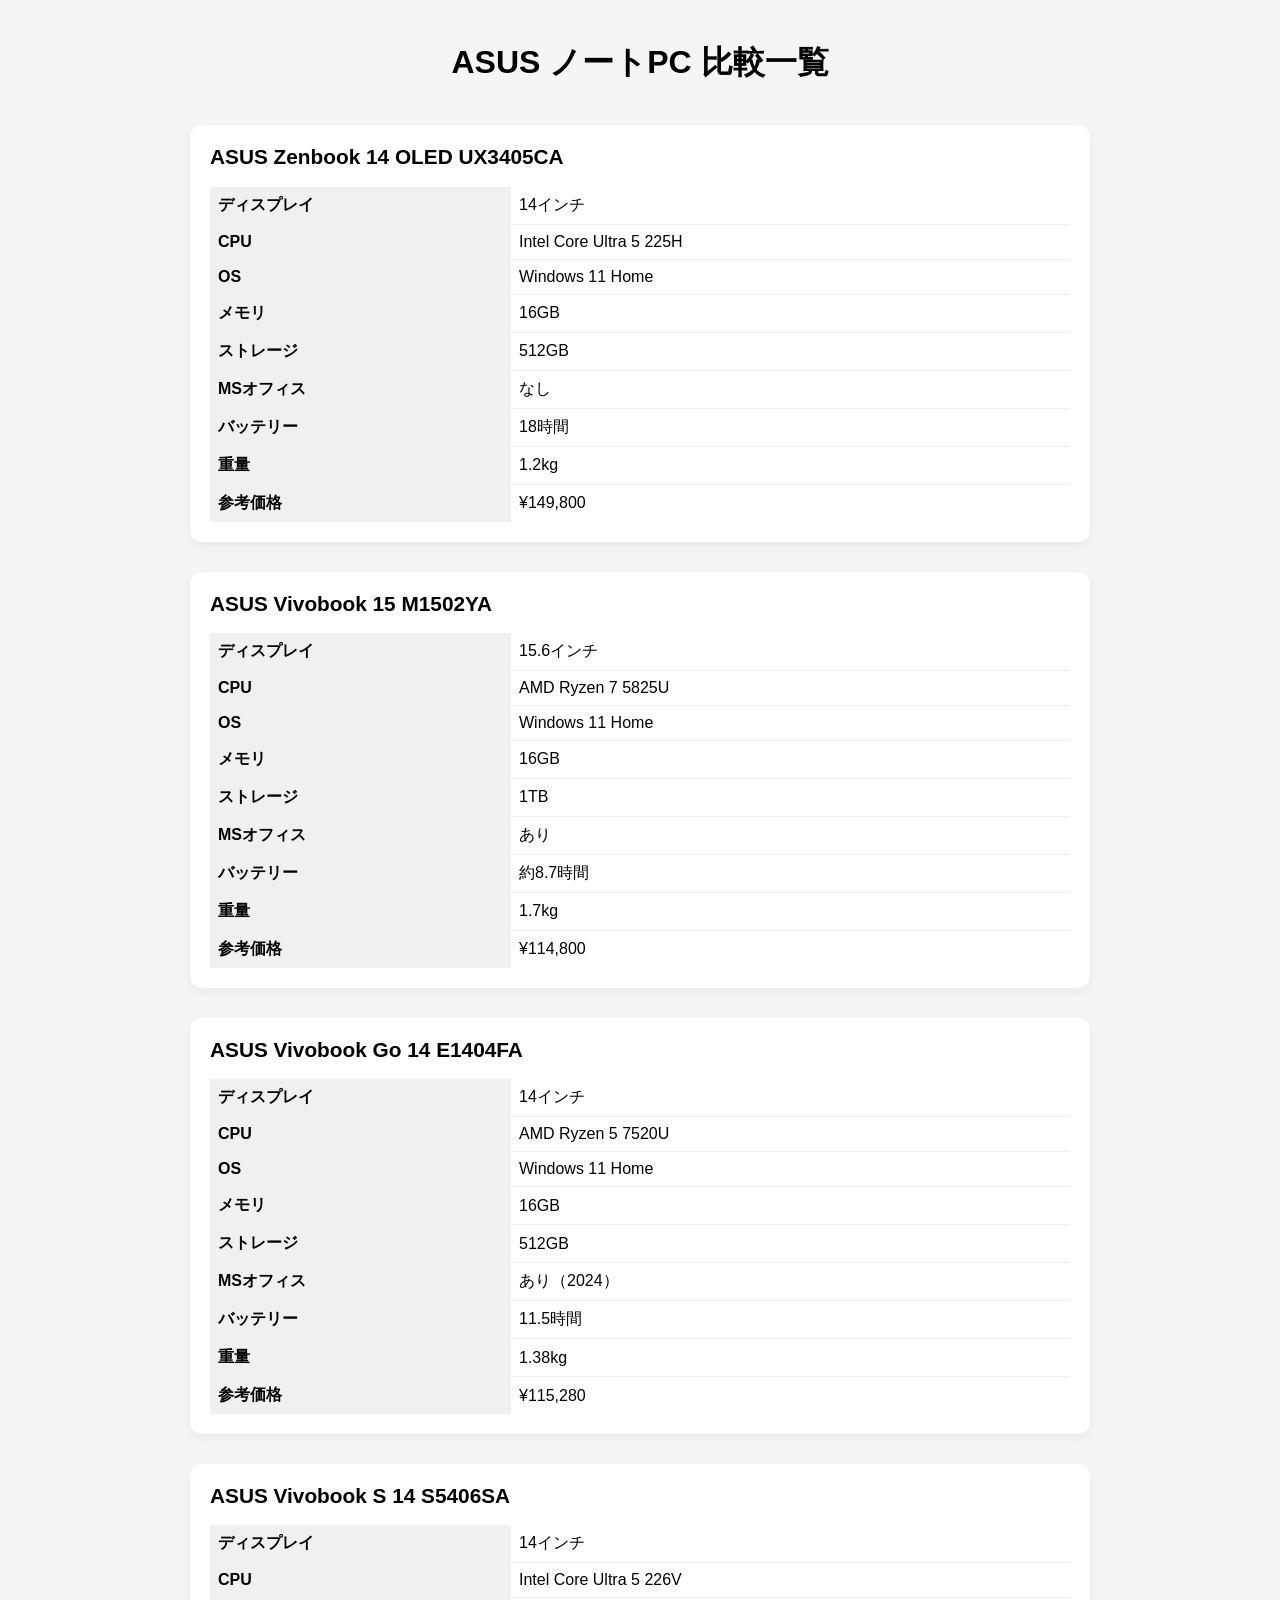
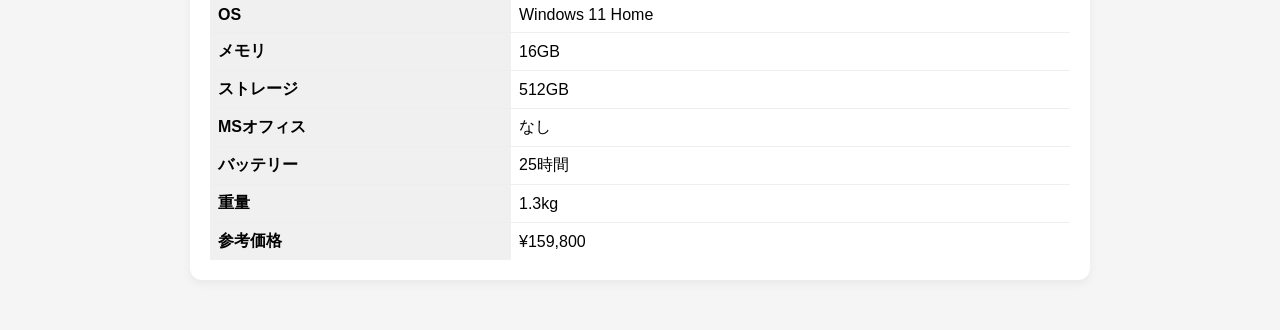
==== index.html @ ab46e190 "base" ====
<!DOCTYPE html>
<html lang="ja">
<head>
    <meta charset="UTF-8">
    <meta name="viewport" content="width=device-width, initial-scale=1.0">
    <title>ASUS ノートPC 比較</title>
    <link rel="stylesheet" href="style.css">
</head>
<body>

<h1>ASUS ノートPC 比較一覧</h1>

<div class="container">

    <!-- Zenbook -->
    <section class="product">
        <h2>ASUS Zenbook 14 OLED UX3405CA</h2>
        <table>
            <tr><th>ディスプレイ</th><td>14インチ</td></tr>
            <tr><th>CPU</th><td>Intel Core Ultra 5 225H</td></tr>
            <tr><th>OS</th><td>Windows 11 Home</td></tr>
            <tr><th>メモリ</th><td>16GB</td></tr>
            <tr><th>ストレージ</th><td>512GB</td></tr>
            <tr><th>MSオフィス</th><td>なし</td></tr>
            <tr><th>バッテリー</th><td>18時間</td></tr>
            <tr><th>重量</th><td>1.2kg</td></tr>
            <tr><th>参考価格</th><td>¥149,800</td></tr>
        </table>
    </section>

    <!-- Vivobook 15 -->
    <section class="product">
        <h2>ASUS Vivobook 15 M1502YA</h2>
        <table>
            <tr><th>ディスプレイ</th><td>15.6インチ</td></tr>
            <tr><th>CPU</th><td>AMD Ryzen 7 5825U</td></tr>
            <tr><th>OS</th><td>Windows 11 Home</td></tr>
            <tr><th>メモリ</th><td>16GB</td></tr>
            <tr><th>ストレージ</th><td>1TB</td></tr>
            <tr><th>MSオフィス</th><td>あり</td></tr>
            <tr><th>バッテリー</th><td>約8.7時間</td></tr>
            <tr><th>重量</th><td>1.7kg</td></tr>
            <tr><th>参考価格</th><td>¥114,800</td></tr>
        </table>
    </section>

    <!-- Vivobook Go 14 -->
    <section class="product">
        <h2>ASUS Vivobook Go 14 E1404FA</h2>
        <table>
            <tr><th>ディスプレイ</th><td>14インチ</td></tr>
            <tr><th>CPU</th><td>AMD Ryzen 5 7520U</td></tr>
            <tr><th>OS</th><td>Windows 11 Home</td></tr>
            <tr><th>メモリ</th><td>16GB</td></tr>
            <tr><th>ストレージ</th><td>512GB</td></tr>
            <tr><th>MSオフィス</th><td>あり（2024）</td></tr>
            <tr><th>バッテリー</th><td>11.5時間</td></tr>
            <tr><th>重量</th><td>1.38kg</td></tr>
            <tr><th>参考価格</th><td>¥115,280</td></tr>
        </table>
    </section>

    <!-- Vivobook S 14 -->
    <section class="product">
        <h2>ASUS Vivobook S 14 S5406SA</h2>
        <table>
            <tr><th>ディスプレイ</th><td>14インチ</td></tr>
            <tr><th>CPU</th><td>Intel Core Ultra 5 226V</td></tr>
            <tr><th>OS</th><td>Windows 11 Home</td></tr>
            <tr><th>メモリ</th><td>16GB</td></tr>
            <tr><th>ストレージ</th><td>512GB</td></tr>
            <tr><th>MSオフィス</th><td>なし</td></tr>
            <tr><th>バッテリー</th><td>25時間</td></tr>
            <tr><th>重量</th><td>1.3kg</td></tr>
            <tr><th>参考価格</th><td>¥159,800</td></tr>
        </table>
    </section>

</div>

</body>
</html>
---- style.css ----
body {
    font-family: -apple-system, BlinkMacSystemFont, "Segoe UI", Roboto, sans-serif;
    background-color: #f5f5f5;
    margin: 0;
    padding: 20px;
}

h1 {
    text-align: center;
    margin-bottom: 40px;
}

.container {
    max-width: 900px;
    margin: auto;
}

.product {
    background: white;
    padding: 20px;
    margin-bottom: 30px;
    border-radius: 12px;
    box-shadow: 0 4px 10px rgba(0,0,0,0.05);
}

.product h2 {
    margin-top: 0;
    font-size: 1.3rem;
}

table {
    width: 100%;
    border-collapse: collapse;
}

th {
    text-align: left;
    background: #f0f0f0;
    width: 35%;
    padding: 8px;
}

td {
    padding: 8px;
}

tr:not(:last-child) {
    border-bottom: 1px solid #eee;
}

/* スマホ最適化 */
@media (max-width: 600px) {
    body {
        padding: 10px;
    }

    .product {
        padding: 15px;
    }

    th, td {
        display: block;
        width: 100%;
    }

    th {
        background: none;
        font-weight: bold;
        padding-top: 10px;
    }

    td {
        padding-bottom: 10px;
    }

    tr {
        border-bottom: 1px solid #ddd;
    }
}
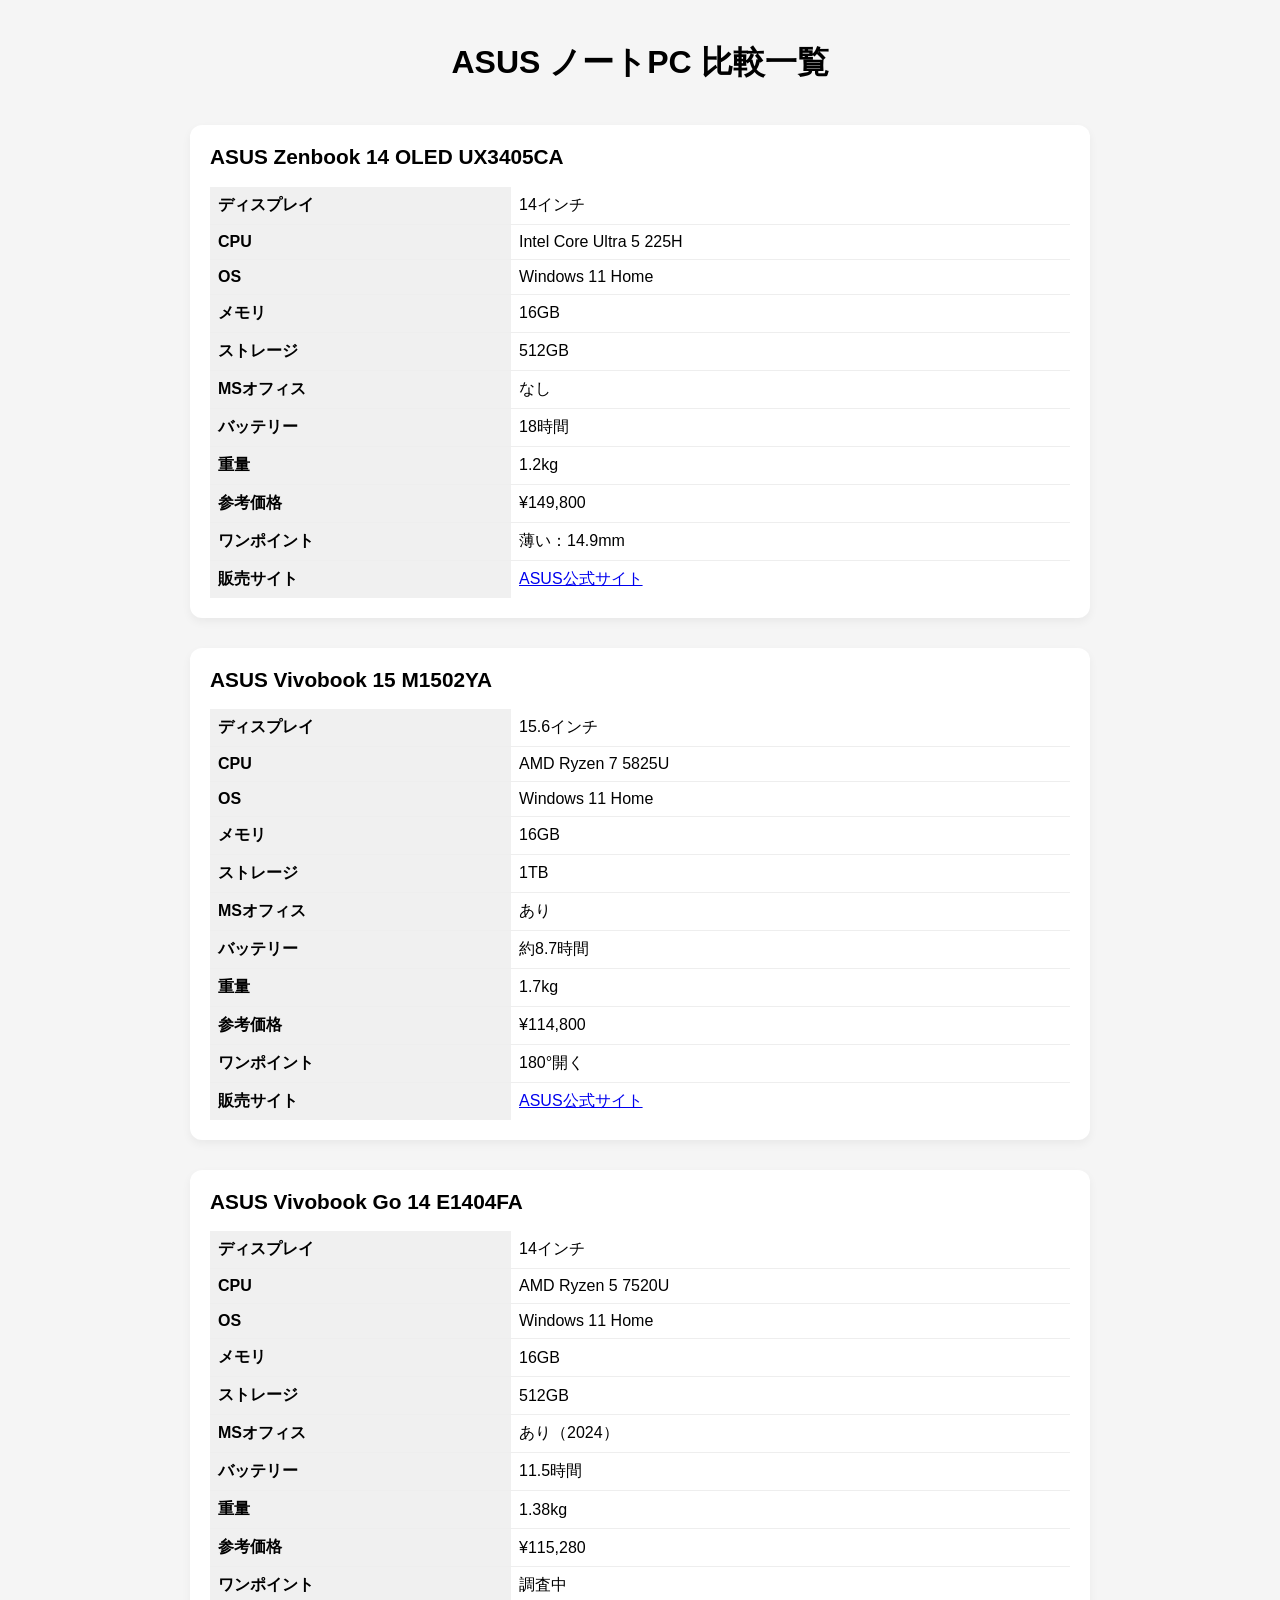
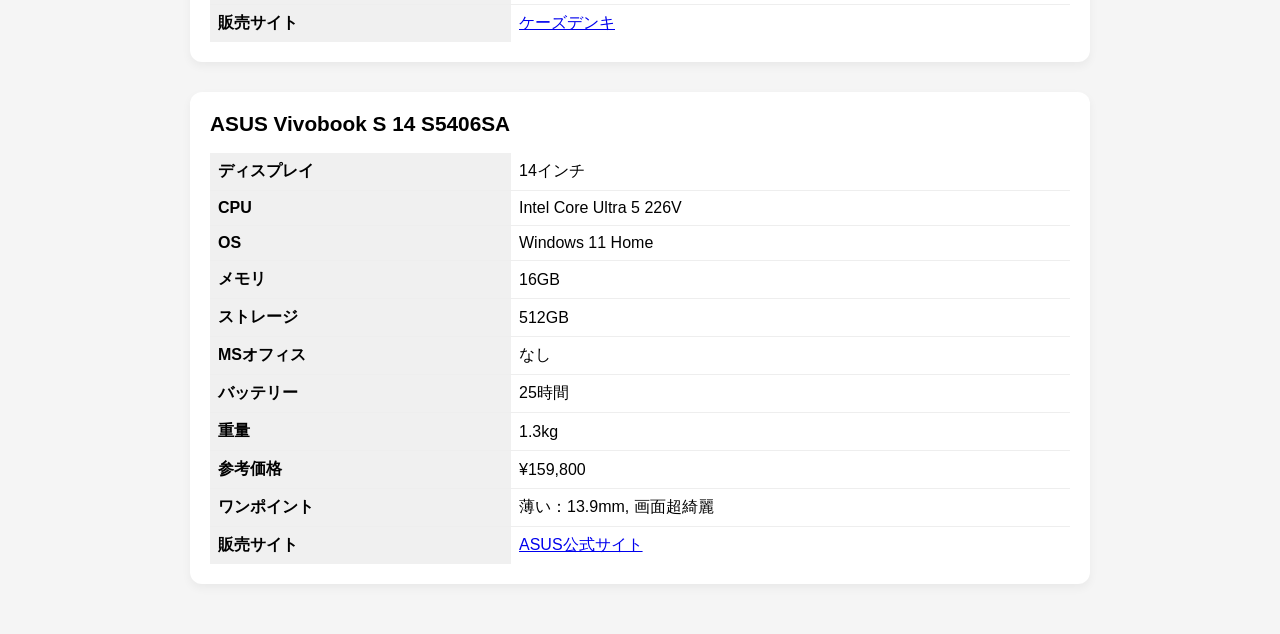
==== commit 4f1ede75: "add link and one-point" ====
--- a/index.html
+++ b/index.html
@@ -9,6 +9,8 @@
 <body>
 
 <h1>ASUS ノートPC 比較一覧</h1>
+
+<p></p>
 
 <div class="container">
 
@@ -25,6 +27,8 @@
             <tr><th>バッテリー</th><td>18時間</td></tr>
             <tr><th>重量</th><td>1.2kg</td></tr>
             <tr><th>参考価格</th><td>¥149,800</td></tr>
+            <tr><th>ワンポイント</th><td>薄い：14.9mm</td></tr>
+            <tr><th>販売サイト</th><td><a href="https://store.asus.com/jp/asus-zenbook-14-oled-ux3405.html" target="_blank">ASUS公式サイト</a></td></tr>
         </table>
     </section>
 
@@ -41,6 +45,8 @@
             <tr><th>バッテリー</th><td>約8.7時間</td></tr>
             <tr><th>重量</th><td>1.7kg</td></tr>
             <tr><th>参考価格</th><td>¥114,800</td></tr>
+            <tr><th>ワンポイント</th><td>180°開く</td></tr>
+            <tr><th>販売サイト</th><td><a href="https://store.asus.com/jp/asus-vivobook-15-m1502ya.html" target="_blank">ASUS公式サイト</a></td></tr>
         </table>
     </section>
 
@@ -57,6 +63,8 @@
             <tr><th>バッテリー</th><td>11.5時間</td></tr>
             <tr><th>重量</th><td>1.38kg</td></tr>
             <tr><th>参考価格</th><td>¥115,280</td></tr>
+            <tr><th>ワンポイント</th><td>調査中</td></tr>
+            <tr><th>販売サイト</th><td><a href="https://www.ksdenki.com/shop/g/g0197105810587/" target="_blank">ケーズデンキ</a></td></tr>
         </table>
     </section>
 
@@ -73,6 +81,8 @@
             <tr><th>バッテリー</th><td>25時間</td></tr>
             <tr><th>重量</th><td>1.3kg</td></tr>
             <tr><th>参考価格</th><td>¥159,800</td></tr>
+            <tr><th>ワンポイント</th><td>薄い：13.9mm, 画面超綺麗</td></tr>
+            <tr><th>販売サイト</th><td><a href="https://store.asus.com/jp/asus-vivobook-s-14-s5406sa.html" target="_blank">ASUS公式サイト</a></td></tr>
         </table>
     </section>
 
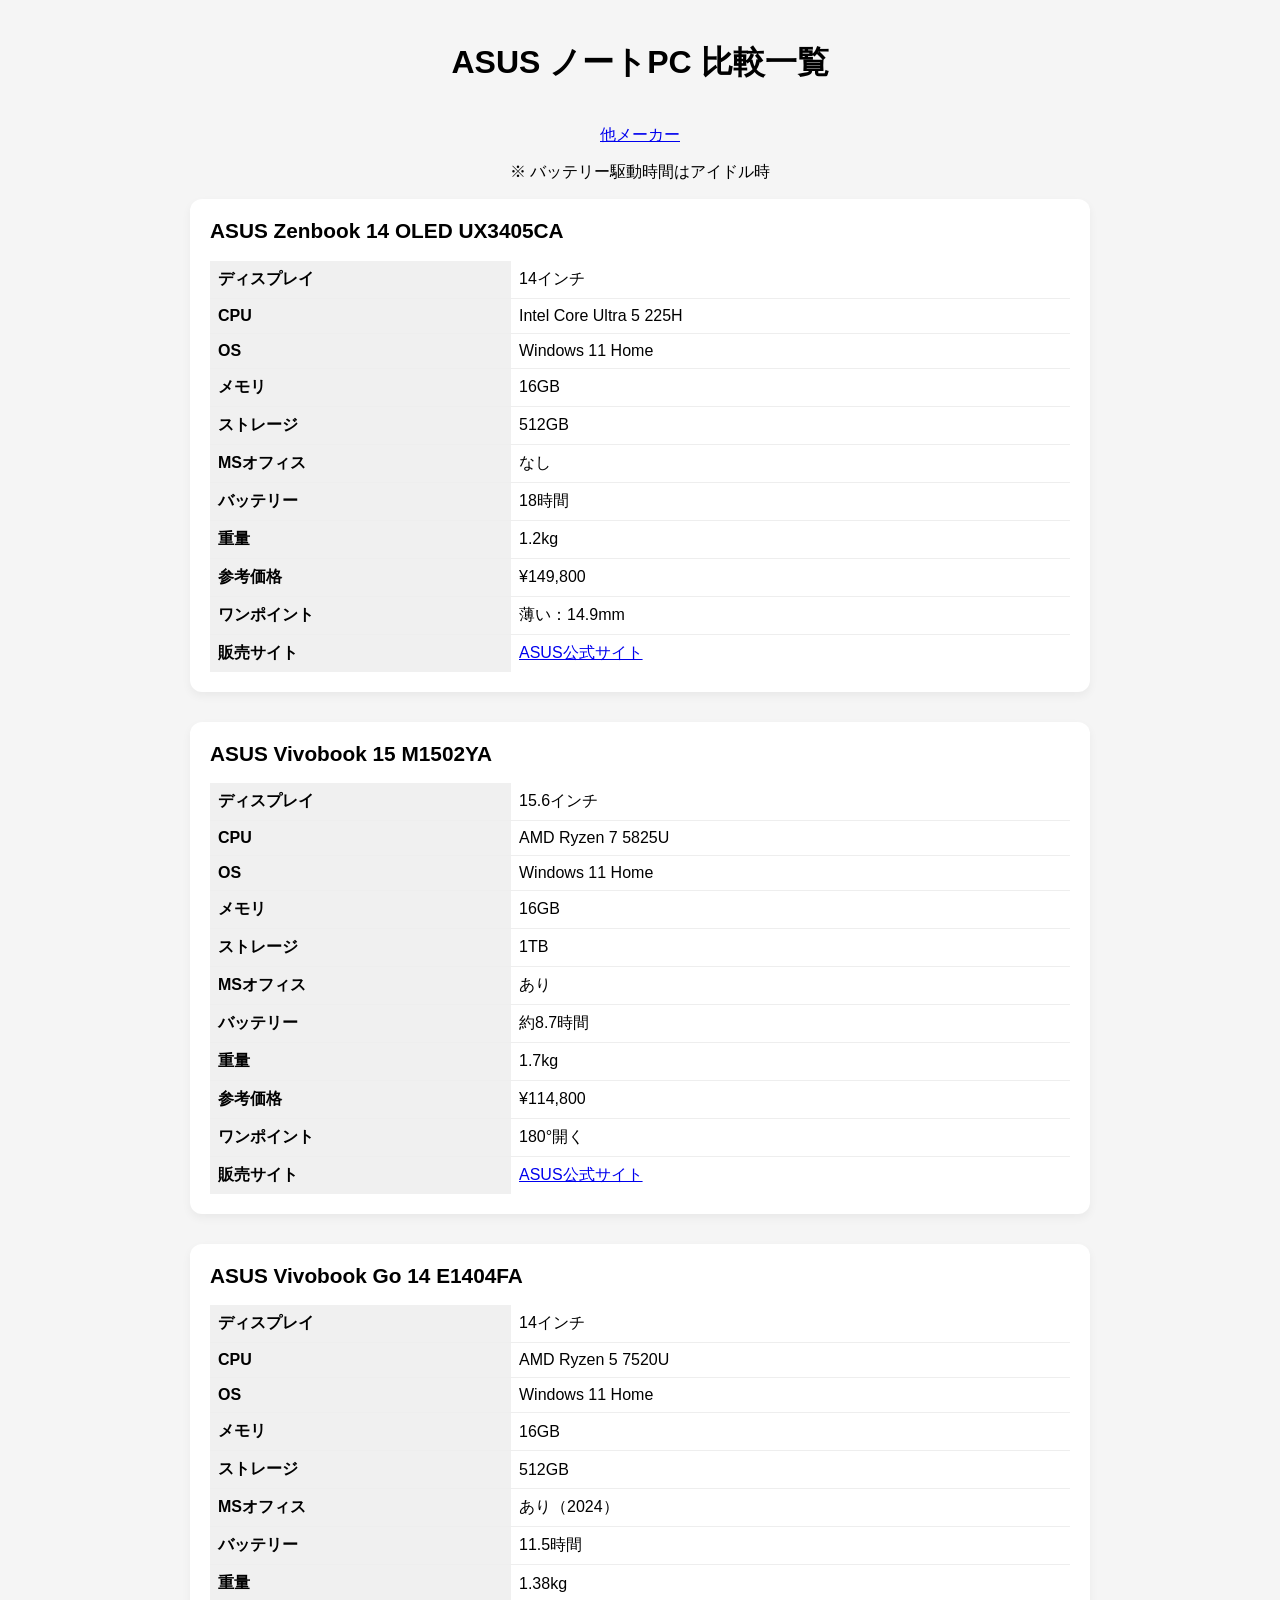
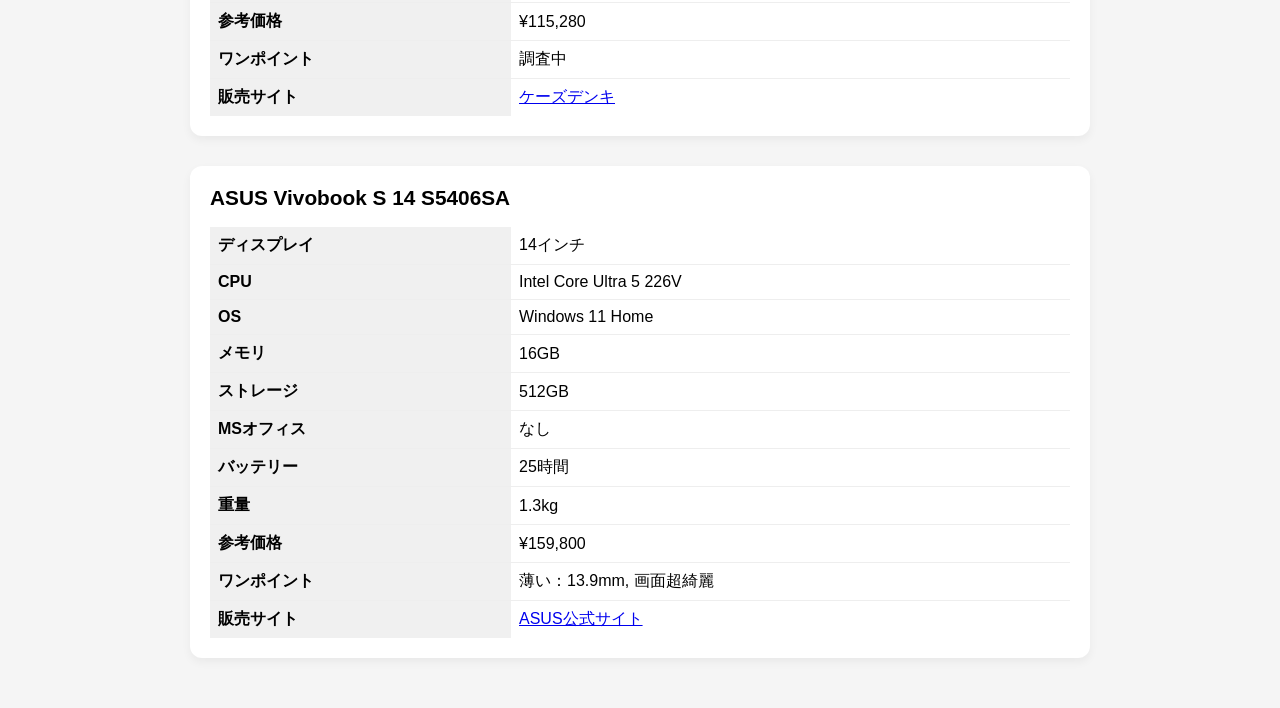
==== commit 0dd2f329: "add other page" ====
--- a/index.html
+++ b/index.html
@@ -10,7 +10,8 @@
 
 <h1>ASUS ノートPC 比較一覧</h1>
 
-<p></p>
+<p class="description"><a href="others.html">他メーカー</a></p>
+<p class="description">※ バッテリー駆動時間はアイドル時</p>
 
 <div class="container">
 
--- a/style.css
+++ b/style.css
@@ -8,6 +8,10 @@
 h1 {
     text-align: center;
     margin-bottom: 40px;
+}
+
+.description{
+    text-align: center;
 }
 
 .container {
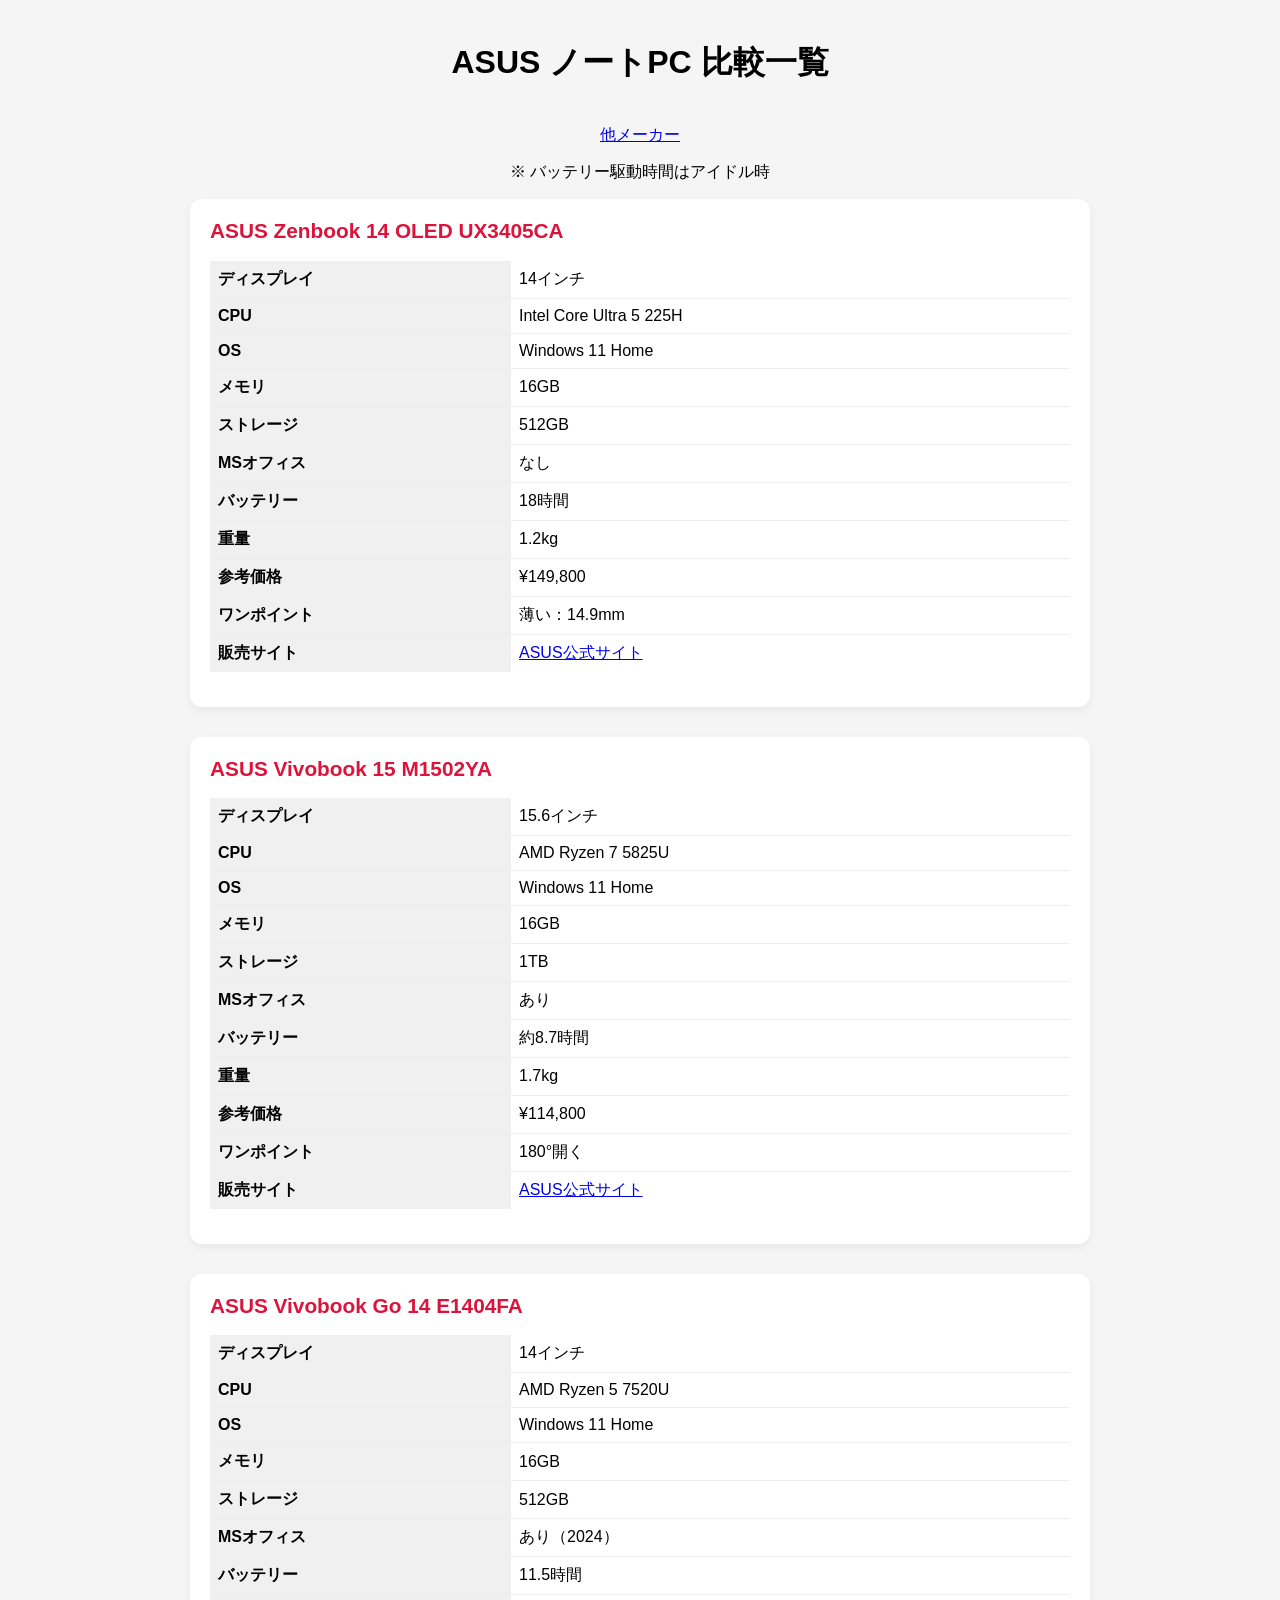
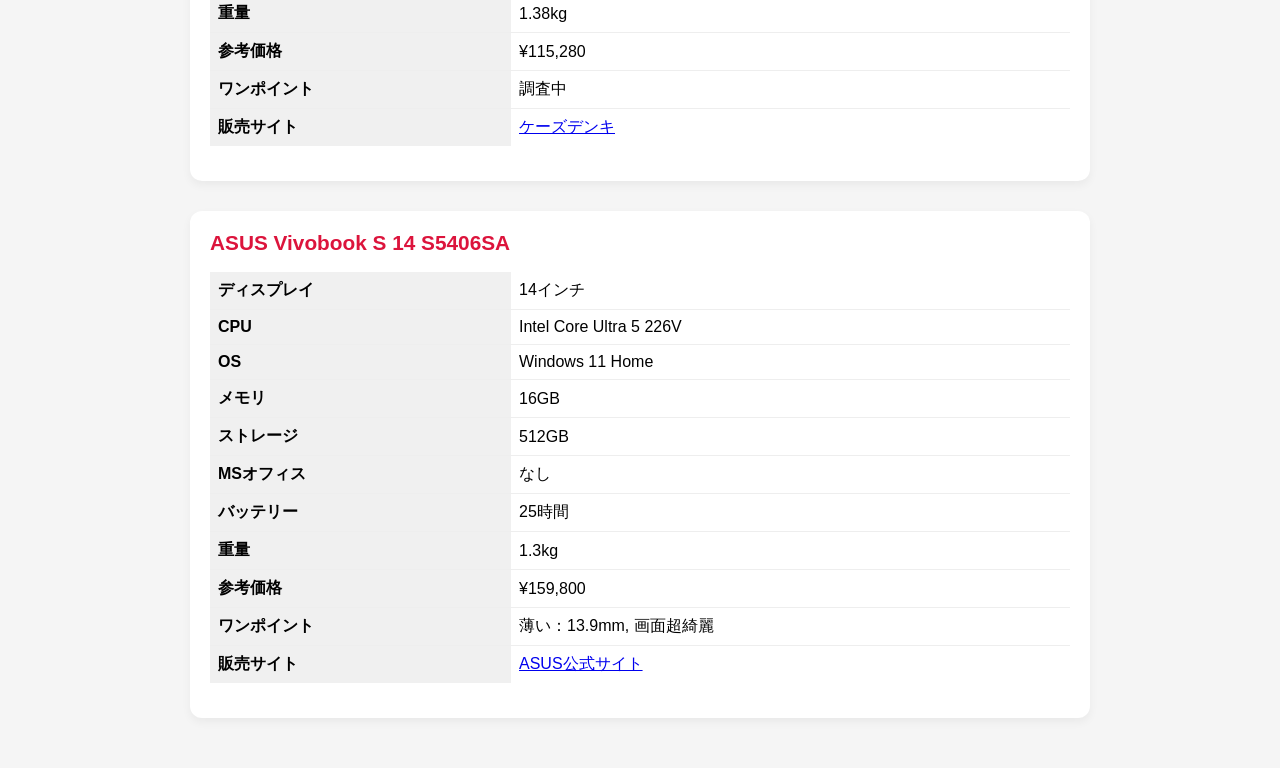
==== commit 8ea88dda: "add image links" ====
--- a/index.html
+++ b/index.html
@@ -31,6 +31,7 @@
             <tr><th>ワンポイント</th><td>薄い：14.9mm</td></tr>
             <tr><th>販売サイト</th><td><a href="https://store.asus.com/jp/asus-zenbook-14-oled-ux3405.html" target="_blank">ASUS公式サイト</a></td></tr>
         </table>
+        <img src="https://store.asus.com/jp/media/catalog/product/0/0/00_1stlook_si_u5_16_oled_touch_1500_ux3405.jpg?quality=100&bg-color=255,255,255&fit=bounds&height=&width=&canvas=:" alt="">
     </section>
 
     <!-- Vivobook 15 -->
@@ -49,6 +50,7 @@
             <tr><th>ワンポイント</th><td>180°開く</td></tr>
             <tr><th>販売サイト</th><td><a href="https://store.asus.com/jp/asus-vivobook-15-m1502ya.html" target="_blank">ASUS公式サイト</a></td></tr>
         </table>
+        <img src="https://store.asus.com/jp/media/catalog/product/0/0/00_1stlook_1500_m1502ya_2.jpg?quality=100&bg-color=255,255,255&fit=bounds&height=800&width=800&canvas=800:800&dpr=2" alt="">
     </section>
 
     <!-- Vivobook Go 14 -->
@@ -67,6 +69,7 @@
             <tr><th>ワンポイント</th><td>調査中</td></tr>
             <tr><th>販売サイト</th><td><a href="https://www.ksdenki.com/shop/g/g0197105810587/" target="_blank">ケーズデンキ</a></td></tr>
         </table>
+        <img src="https://store.asus.com/jp/media/catalog/product/0/0/00_e1404_1stlook_1500_16.jpg?quality=100&bg-color=255,255,255&fit=bounds&height=800&width=800&canvas=800:800&dpr=2" alt="">
     </section>
 
     <!-- Vivobook S 14 -->
@@ -85,6 +88,7 @@
             <tr><th>ワンポイント</th><td>薄い：13.9mm, 画面超綺麗</td></tr>
             <tr><th>販売サイト</th><td><a href="https://store.asus.com/jp/asus-vivobook-s-14-s5406sa.html" target="_blank">ASUS公式サイト</a></td></tr>
         </table>
+        <img src="https://store.asus.com/jp/media/catalog/product/s/5/s5406sa_1500_00_1stlook.jpg?quality=100&bg-color=255,255,255&fit=bounds&height=800&width=800&canvas=800:800&dpr=2" alt="">
     </section>
 
 </div>
--- a/style.css
+++ b/style.css
@@ -29,7 +29,17 @@
 
 .product h2 {
     margin-top: 0;
+    color: crimson;
     font-size: 1.3rem;
+}
+
+.product img {
+    width: 100%;        /* product幅に合わせる */
+    max-width: 100%;    /* はみ出さない */
+    height: auto;       /* 縦横比維持 */
+    margin-top: 15px;
+    border-radius: 8px;
+    display: block;
 }
 
 table {
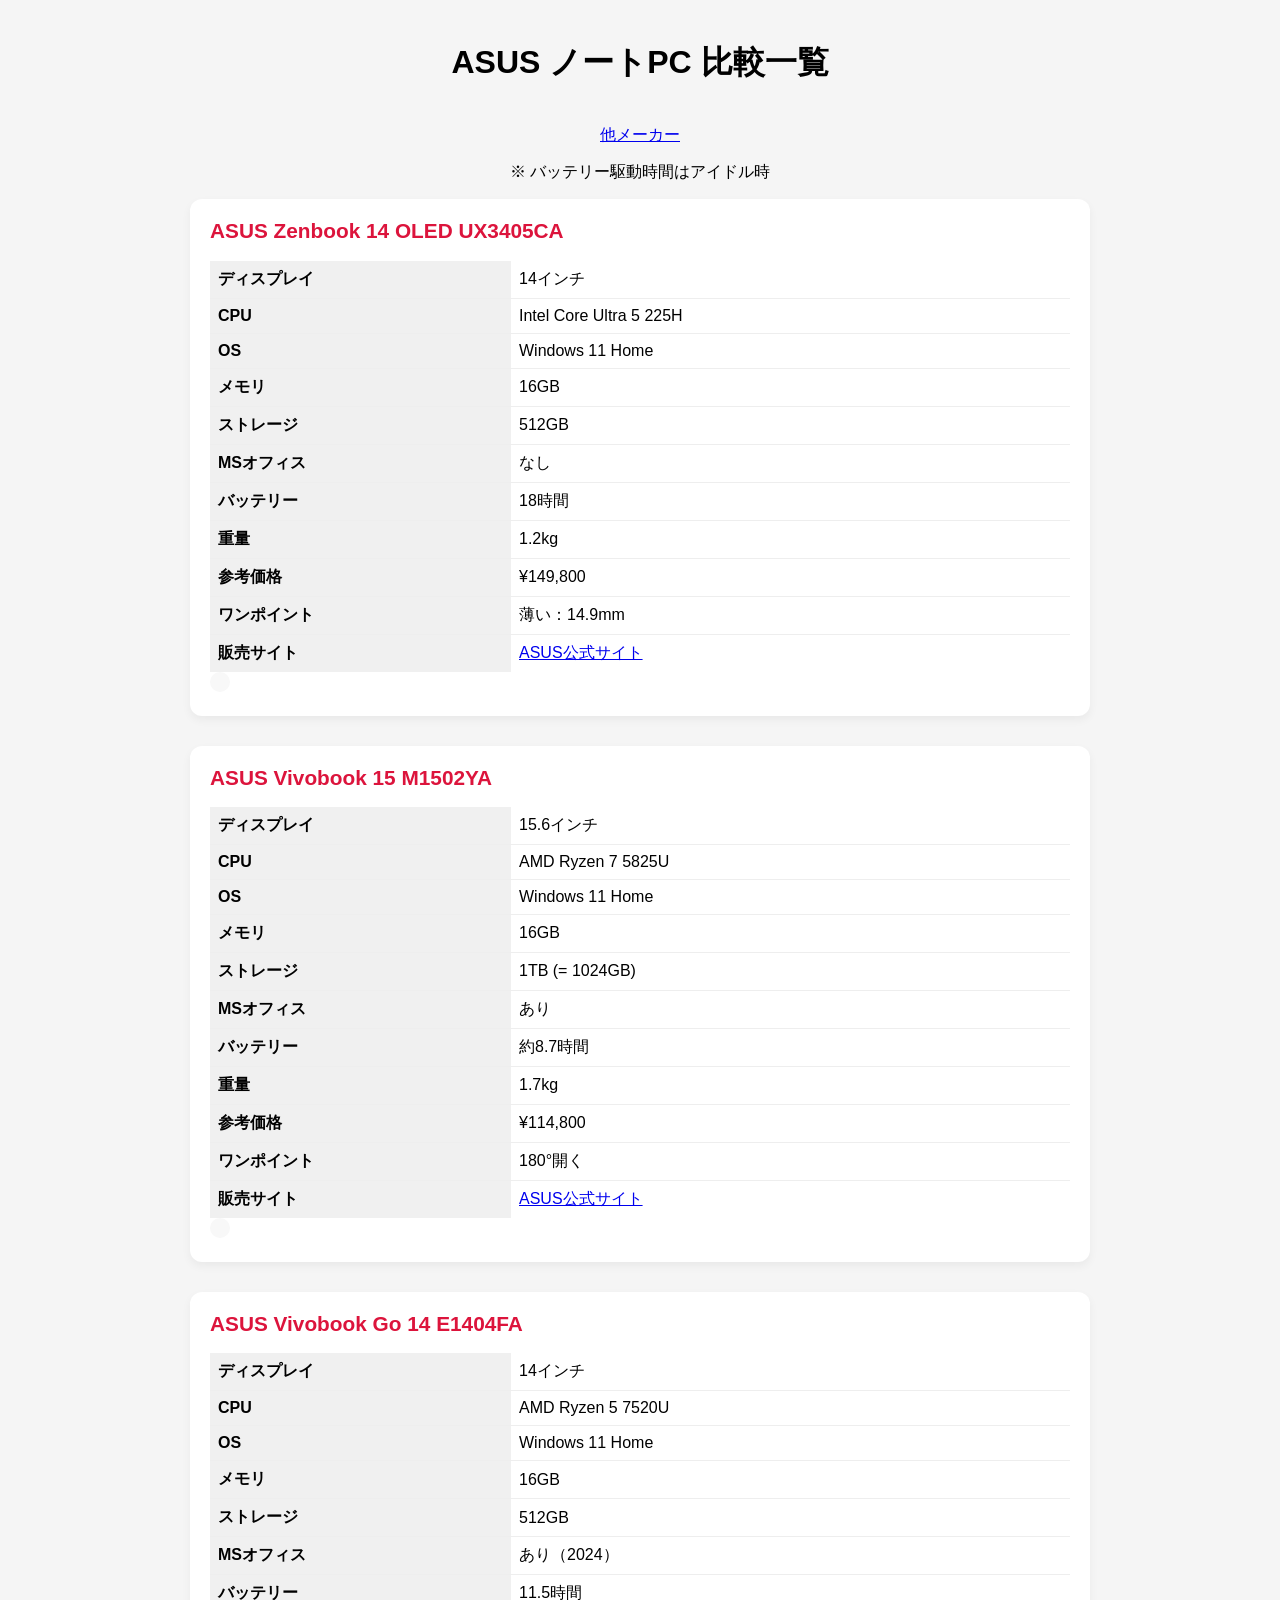
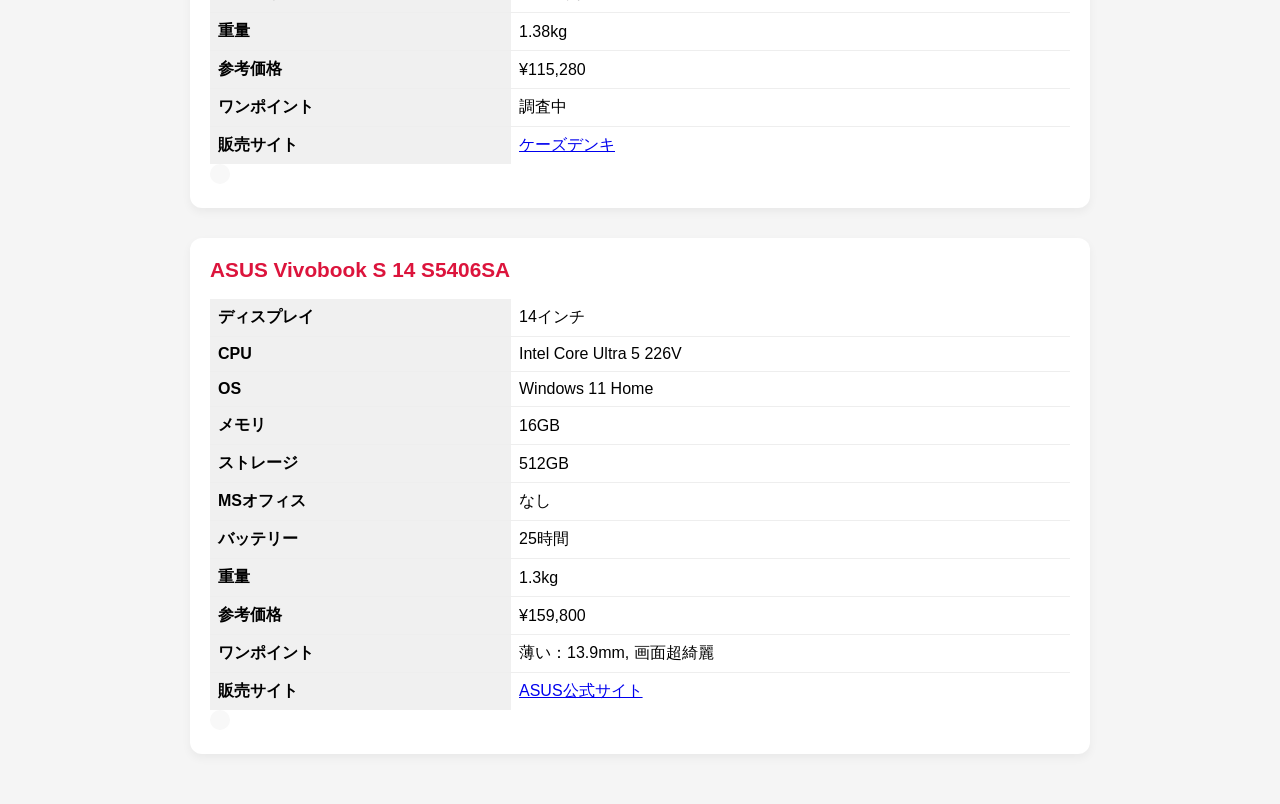
==== commit 71acce59: "add ”1TB” explanation" ====
--- a/index.html
+++ b/index.html
@@ -42,7 +42,7 @@
             <tr><th>CPU</th><td>AMD Ryzen 7 5825U</td></tr>
             <tr><th>OS</th><td>Windows 11 Home</td></tr>
             <tr><th>メモリ</th><td>16GB</td></tr>
-            <tr><th>ストレージ</th><td>1TB</td></tr>
+            <tr><th>ストレージ</th><td>1TB (= 1024GB)</td></tr>
             <tr><th>MSオフィス</th><td>あり</td></tr>
             <tr><th>バッテリー</th><td>約8.7時間</td></tr>
             <tr><th>重量</th><td>1.7kg</td></tr>
--- a/style.css
+++ b/style.css
@@ -34,12 +34,14 @@
 }
 
 .product img {
-    width: 100%;        /* product幅に合わせる */
-    max-width: 100%;    /* はみ出さない */
-    height: auto;       /* 縦横比維持 */
-    margin-top: 15px;
-    border-radius: 8px;
-    display: block;
+    width: 100%;
+    height: auto;
+    max-height: 300px;
+    object-fit: contain; /* 全体を収める */
+    background: #f8f8f8;
+    padding: 10px;
+    box-sizing: border-box;
+    border-radius: 10px;
 }
 
 table {
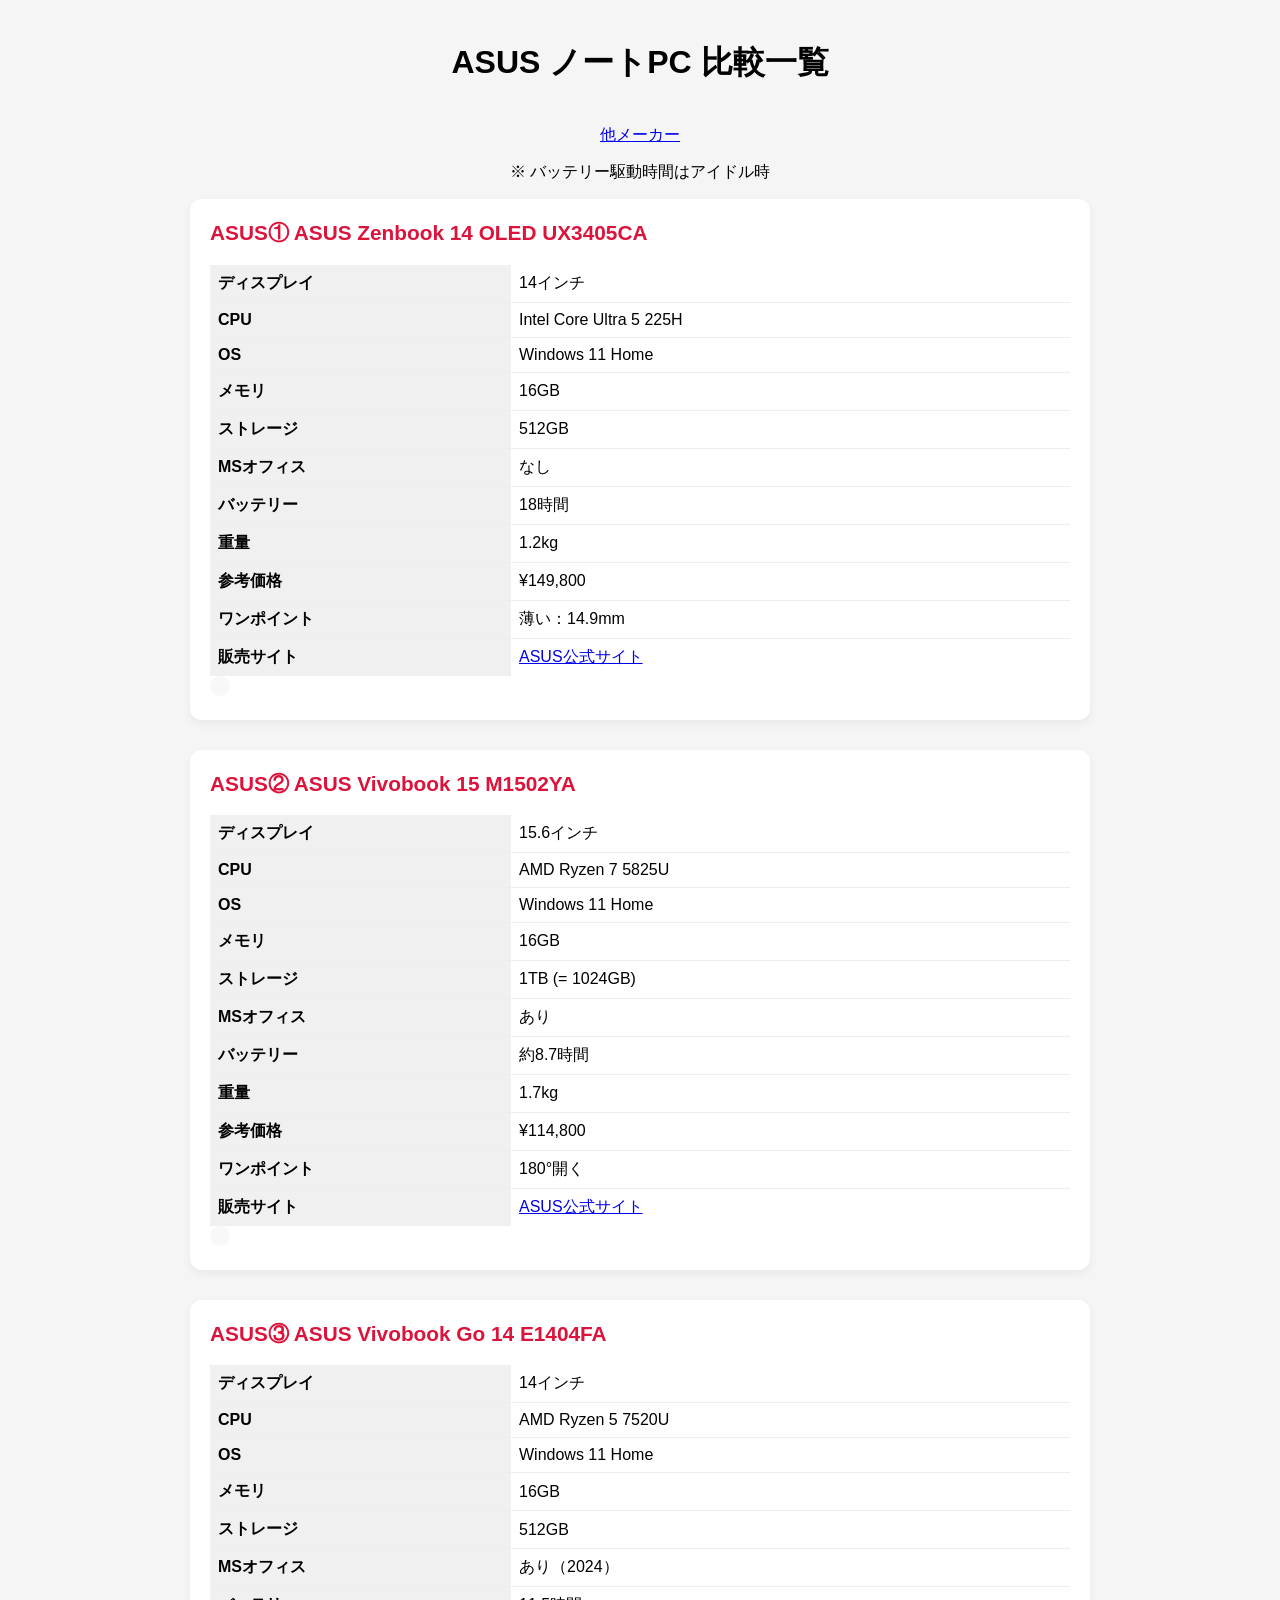
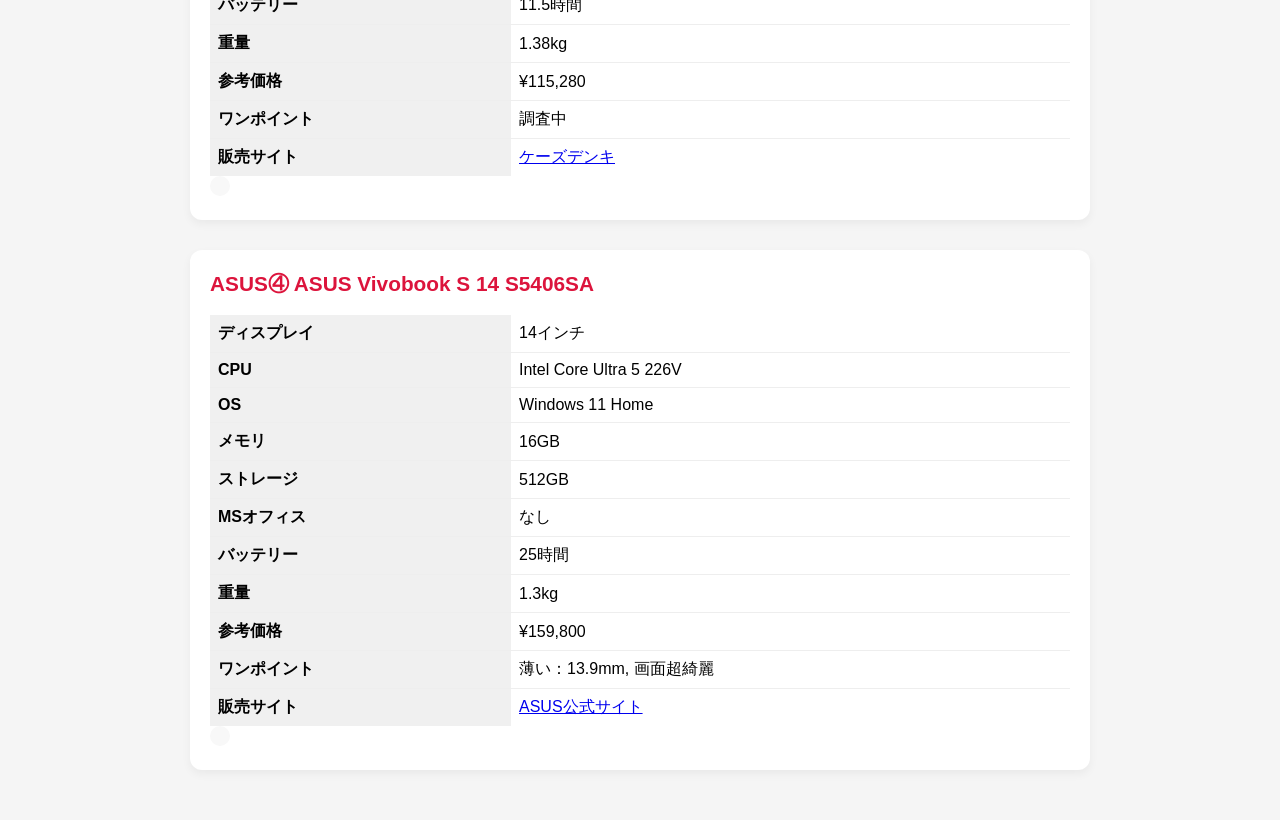
==== commit ab70f356: "add numbers" ====
--- a/index.html
+++ b/index.html
@@ -17,7 +17,7 @@
 
     <!-- Zenbook -->
     <section class="product">
-        <h2>ASUS Zenbook 14 OLED UX3405CA</h2>
+        <h2>ASUS① ASUS Zenbook 14 OLED UX3405CA</h2>
         <table>
             <tr><th>ディスプレイ</th><td>14インチ</td></tr>
             <tr><th>CPU</th><td>Intel Core Ultra 5 225H</td></tr>
@@ -36,7 +36,7 @@
 
     <!-- Vivobook 15 -->
     <section class="product">
-        <h2>ASUS Vivobook 15 M1502YA</h2>
+        <h2>ASUS② ASUS Vivobook 15 M1502YA</h2>
         <table>
             <tr><th>ディスプレイ</th><td>15.6インチ</td></tr>
             <tr><th>CPU</th><td>AMD Ryzen 7 5825U</td></tr>
@@ -55,7 +55,7 @@
 
     <!-- Vivobook Go 14 -->
     <section class="product">
-        <h2>ASUS Vivobook Go 14 E1404FA</h2>
+        <h2>ASUS③ ASUS Vivobook Go 14 E1404FA</h2>
         <table>
             <tr><th>ディスプレイ</th><td>14インチ</td></tr>
             <tr><th>CPU</th><td>AMD Ryzen 5 7520U</td></tr>
@@ -74,7 +74,7 @@
 
     <!-- Vivobook S 14 -->
     <section class="product">
-        <h2>ASUS Vivobook S 14 S5406SA</h2>
+        <h2>ASUS④ ASUS Vivobook S 14 S5406SA</h2>
         <table>
             <tr><th>ディスプレイ</th><td>14インチ</td></tr>
             <tr><th>CPU</th><td>Intel Core Ultra 5 226V</td></tr>
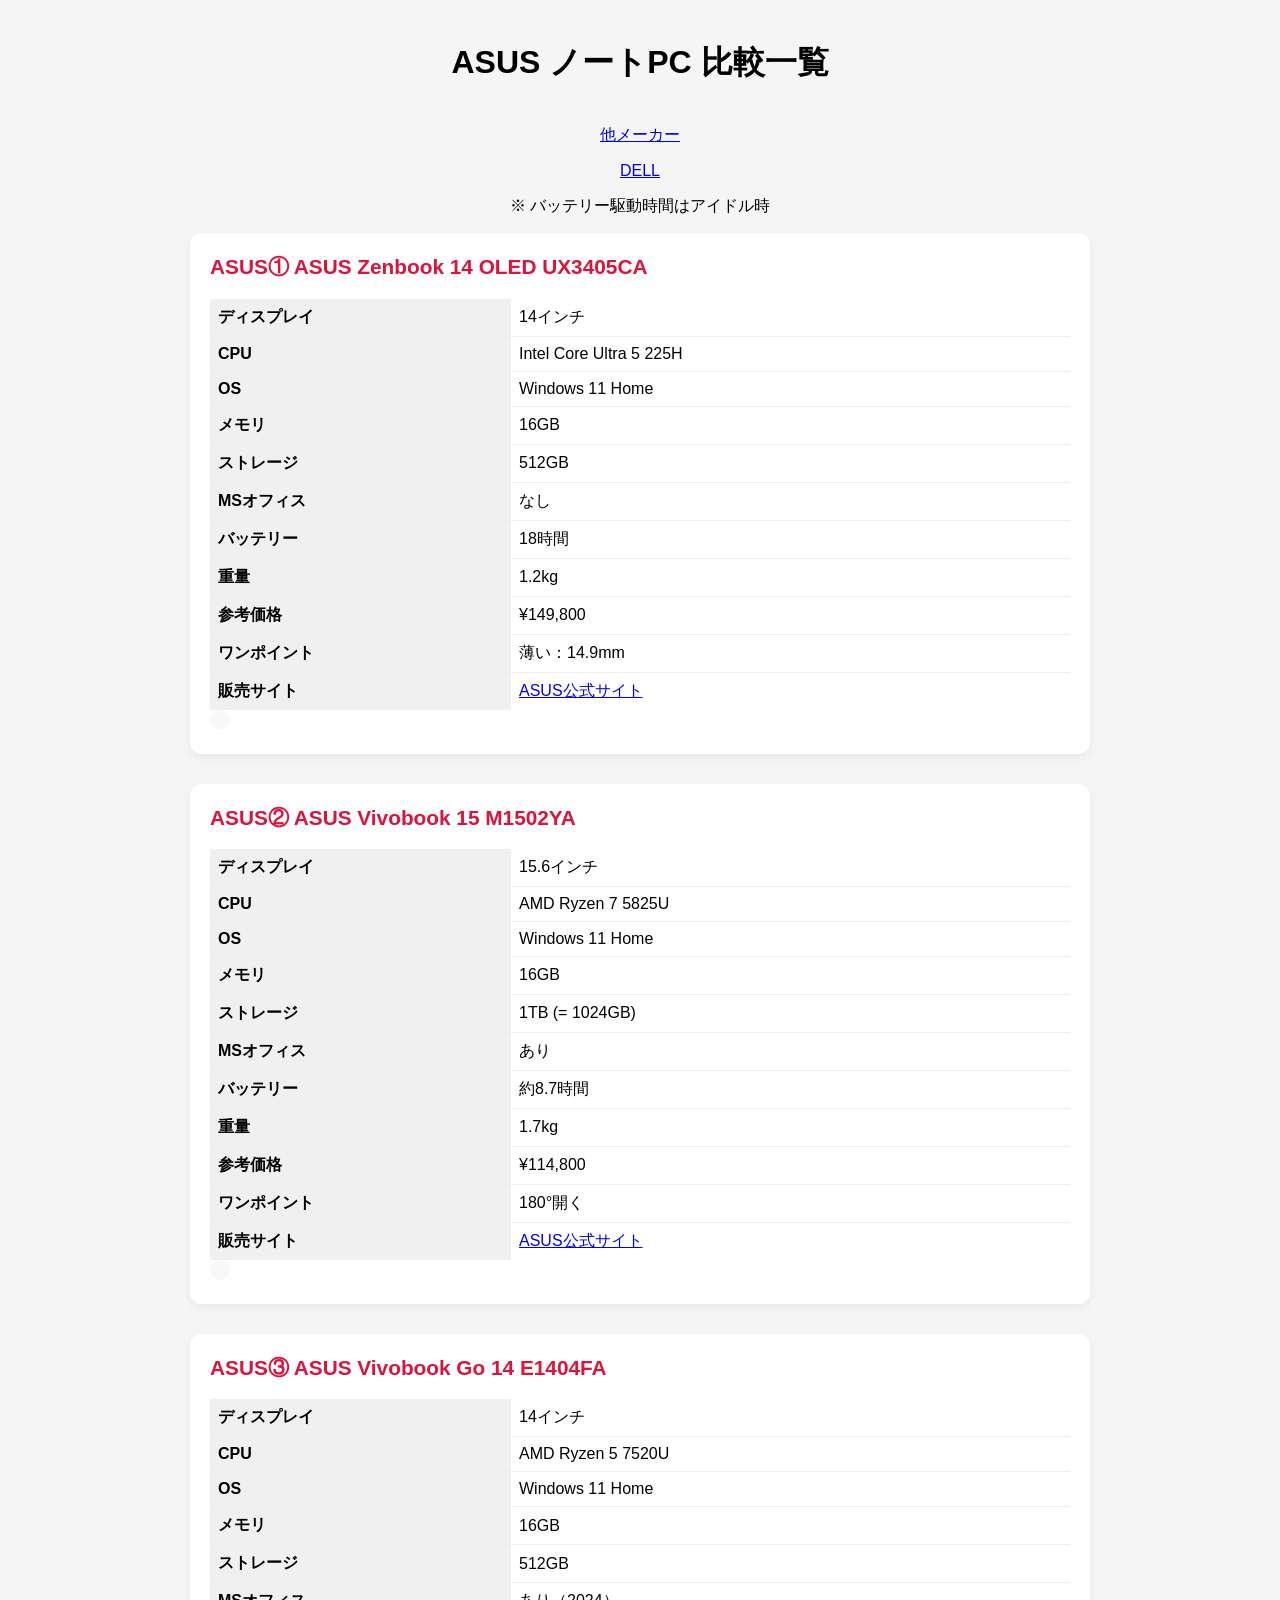
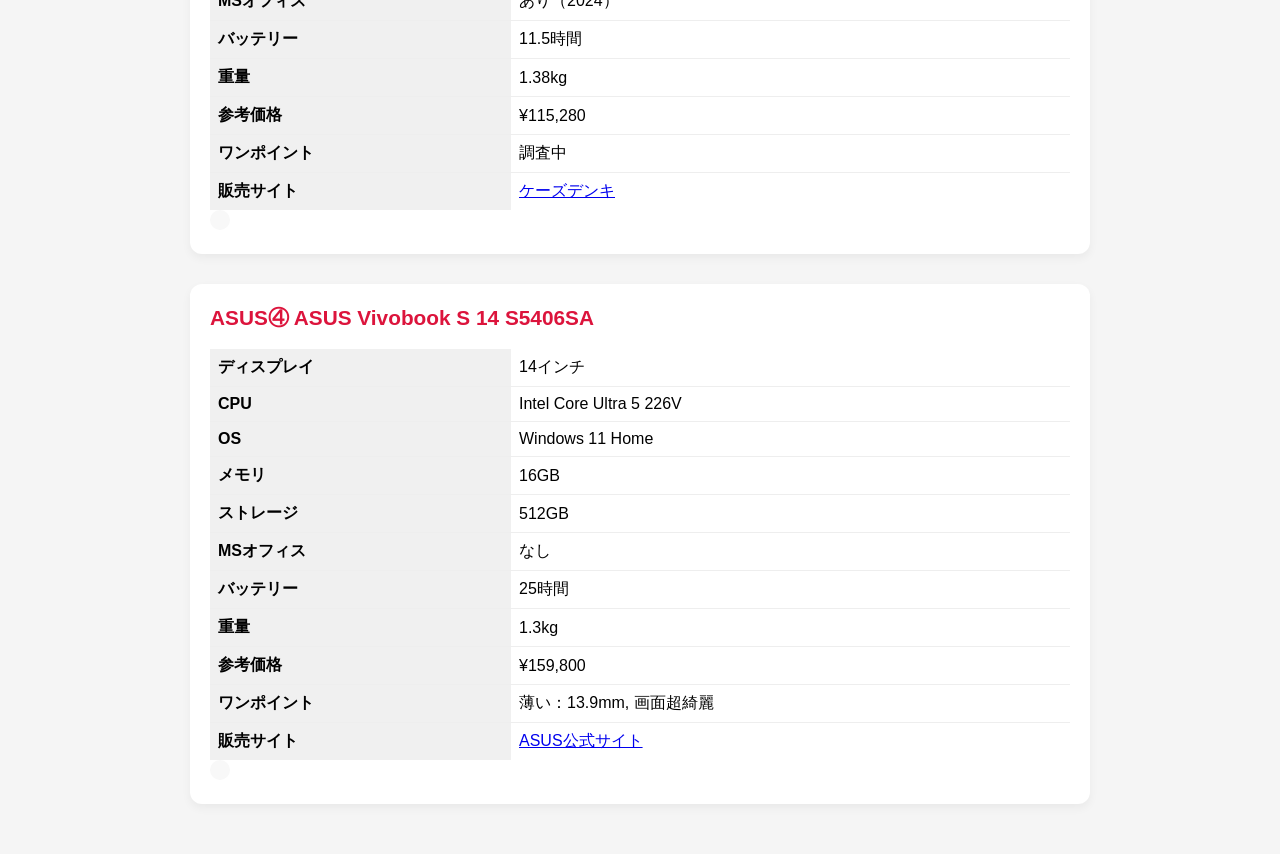
==== commit 2c92231d: "add dell page" ====
--- a/index.html
+++ b/index.html
@@ -11,6 +11,7 @@
 <h1>ASUS ノートPC 比較一覧</h1>
 
 <p class="description"><a href="others.html">他メーカー</a></p>
+<p class="description"><a href="dells.html">DELL</a></p>
 <p class="description">※ バッテリー駆動時間はアイドル時</p>
 
 <div class="container">
--- a/style.css
+++ b/style.css
@@ -64,6 +64,10 @@
     border-bottom: 1px solid #eee;
 }
 
+#dell-laptop-site{
+    text-align: center;
+}
+
 /* スマホ最適化 */
 @media (max-width: 600px) {
     body {
